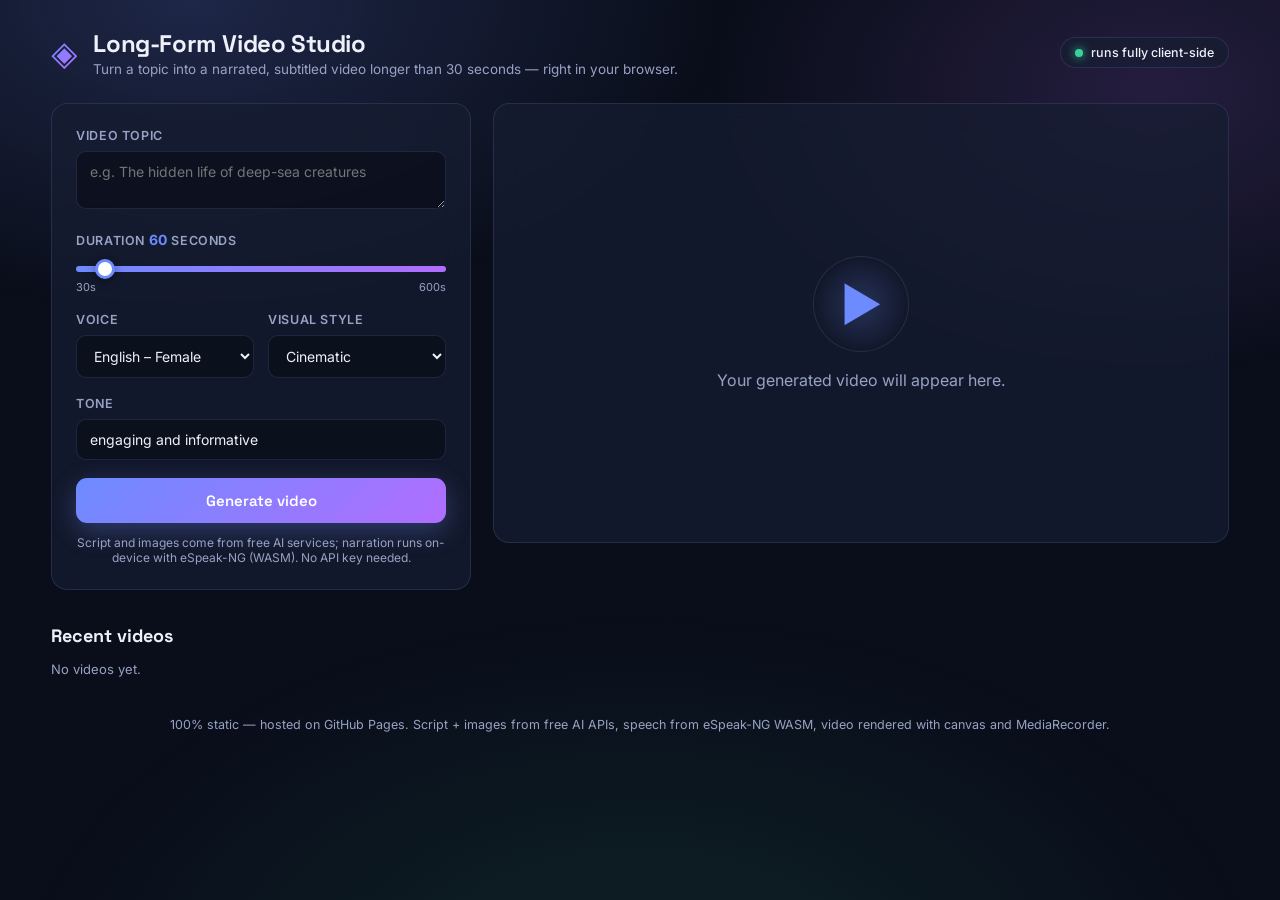
==== docs/index.html @ fb54aa1f "Add static client-side studio UI for GitHub Pages Add a Recent videos section that mirrors the serve" ====
<!DOCTYPE html>
<html lang="en">
<head>
  <meta charset="UTF-8" />
  <meta name="viewport" content="width=device-width, initial-scale=1.0" />
  <title>Long-Form Video Studio</title>
  <link rel="preconnect" href="https://fonts.googleapis.com" />
  <link rel="preconnect" href="https://fonts.gstatic.com" crossorigin />
  <link href="https://fonts.googleapis.com/css2?family=Space+Grotesk:wght@400;500;600;700&family=Inter:wght@400;500;600&display=swap" rel="stylesheet" />
  <link rel="stylesheet" href="style.css" />
</head>
<body>
  <div class="aurora"></div>

  <header class="topbar">
    <div class="brand">
      <span class="brand-mark">◈</span>
      <div>
        <h1>Long-Form Video Studio</h1>
        <p>Turn a topic into a narrated, subtitled video longer than 30 seconds — right in your browser.</p>
      </div>
    </div>
    <div class="status-chip ok" id="engine-badge">
      <span class="dot"></span> runs fully client-side
    </div>
  </header>

  <main class="layout">
    <section class="panel form-panel">
      <form id="gen-form">
        <label class="field">
          <span>Video topic</span>
          <textarea id="topic" rows="2" placeholder="e.g. The hidden life of deep-sea creatures" required></textarea>
        </label>

        <label class="field">
          <span>Duration <b id="dur-value">60</b> seconds</span>
          <input type="range" id="duration" min="30" max="600" step="5" value="60" />
          <div class="range-scale"><span>30s</span><span>600s</span></div>
        </label>

        <div class="grid-2">
          <label class="field">
            <span>Voice</span>
            <select id="voice"></select>
          </label>
          <label class="field">
            <span>Visual style</span>
            <select id="style">
              <option value="cinematic">Cinematic</option>
              <option value="photorealistic">Photorealistic</option>
              <option value="anime">Anime</option>
              <option value="3d render">3D render</option>
              <option value="watercolor">Watercolor</option>
              <option value="documentary">Documentary</option>
            </select>
          </label>
        </div>

        <label class="field">
          <span>Tone</span>
          <input type="text" id="tone" value="engaging and informative" />
        </label>

        <button type="submit" id="submit-btn" class="primary">
          <span class="btn-label">Generate video</span>
        </button>
        <p class="hint">Script and images come from free AI services; narration runs on-device with eSpeak-NG (WASM). No API key needed.</p>
      </form>
    </section>

    <section class="panel result-panel">
      <div id="placeholder" class="placeholder">
        <div class="placeholder-art">▶</div>
        <p>Your generated video will appear here.</p>
      </div>

      <div id="progress-box" class="progress-box hidden">
        <div class="spinner"></div>
        <h3 id="stage">Starting...</h3>
        <div class="bar"><div id="bar-fill"></div></div>
        <p id="pct">0%</p>
      </div>

      <div id="error-box" class="error-box hidden">
        <h3>Something went wrong</h3>
        <p id="error-text"></p>
      </div>

      <div id="video-box" class="video-box hidden">
        <h3 id="video-title"></h3>
        <video id="video" controls playsinline></video>
        <div class="video-meta" id="video-meta"></div>
        <div class="actions">
          <a id="download-btn" class="primary" download>Download video</a>
          <button id="again-btn" class="ghost" type="button">New video</button>
        </div>
      </div>
    </section>
  </main>

  <section class="history">
    <h2>Recent videos</h2>
    <div id="history-list" class="history-list"></div>
  </section>

  <footer class="footer">
    <p>100% static — hosted on GitHub Pages. Script + images from free AI APIs, speech from eSpeak-NG WASM, video rendered with canvas and MediaRecorder.</p>
  </footer>

  <script type="module" src="studio.js"></script>
</body>
</html>
---- docs/style.css ----
:root {
  --bg: #0a0e1a;
  --panel: rgba(23, 30, 51, 0.72);
  --panel-solid: #161d31;
  --border: rgba(120, 140, 200, 0.18);
  --text: #eef1fa;
  --muted: #97a2c4;
  --accent: #6d8bff;
  --accent-2: #b06dff;
  --ok: #37d399;
  --bad: #ff6b6b;
  --radius: 16px;
  --font-head: 'Space Grotesk', system-ui, sans-serif;
  --font-body: 'Inter', system-ui, sans-serif;
}

* { box-sizing: border-box; margin: 0; padding: 0; }

body {
  font-family: var(--font-body);
  background: var(--bg);
  color: var(--text);
  min-height: 100vh;
  padding: 28px clamp(16px, 4vw, 56px) 60px;
  position: relative;
  overflow-x: hidden;
}

.aurora {
  position: fixed;
  inset: 0;
  z-index: -1;
  background:
    radial-gradient(60% 50% at 15% 0%, rgba(109, 139, 255, 0.20), transparent 70%),
    radial-gradient(50% 45% at 90% 10%, rgba(176, 109, 255, 0.16), transparent 70%),
    radial-gradient(70% 60% at 50% 110%, rgba(55, 211, 153, 0.10), transparent 70%);
}

.topbar {
  display: flex;
  justify-content: space-between;
  align-items: center;
  gap: 20px;
  flex-wrap: wrap;
  margin-bottom: 26px;
}

.brand { display: flex; align-items: center; gap: 16px; }
.brand-mark {
  font-size: 34px;
  background: linear-gradient(135deg, var(--accent), var(--accent-2));
  -webkit-background-clip: text;
  background-clip: text;
  color: transparent;
}
.brand h1 { font-family: var(--font-head); font-size: 24px; letter-spacing: -0.4px; }
.brand p { color: var(--muted); font-size: 13.5px; margin-top: 2px; }

.status-chip {
  display: inline-flex; align-items: center; gap: 8px;
  padding: 7px 14px; border-radius: 999px;
  font-size: 12.5px; font-weight: 500;
  border: 1px solid var(--border); background: var(--panel);
}
.status-chip .dot { width: 8px; height: 8px; border-radius: 50%; }
.status-chip.ok .dot { background: var(--ok); box-shadow: 0 0 10px var(--ok); }
.status-chip.bad .dot { background: var(--bad); box-shadow: 0 0 10px var(--bad); }

.layout {
  display: grid;
  grid-template-columns: minmax(320px, 420px) 1fr;
  gap: 22px;
  align-items: start;
}

.panel {
  background: var(--panel);
  backdrop-filter: blur(14px);
  border: 1px solid var(--border);
  border-radius: var(--radius);
  padding: 24px;
}

.field { display: block; margin-bottom: 18px; }
.field > span {
  display: block; font-size: 12.5px; font-weight: 600;
  text-transform: uppercase; letter-spacing: 0.6px;
  color: var(--muted); margin-bottom: 8px;
}
.field > span b { color: var(--accent); font-size: 14px; }

textarea, input[type="text"], select {
  width: 100%;
  background: rgba(10, 14, 26, 0.75);
  border: 1px solid var(--border);
  border-radius: 10px;
  color: var(--text);
  font-family: inherit;
  font-size: 14px;
  padding: 11px 13px;
  outline: none;
  transition: border-color 0.15s, box-shadow 0.15s;
}
textarea { resize: vertical; }
textarea:focus, input[type="text"]:focus, select:focus {
  border-color: var(--accent);
  box-shadow: 0 0 0 3px rgba(109, 139, 255, 0.18);
}

input[type="range"] {
  width: 100%; height: 6px; border-radius: 999px; -webkit-appearance: none;
  background: linear-gradient(90deg, var(--accent), var(--accent-2));
  margin-top: 6px;
}
input[type="range"]::-webkit-slider-thumb {
  -webkit-appearance: none; width: 20px; height: 20px; border-radius: 50%;
  background: #fff; border: 3px solid var(--accent); cursor: pointer;
  box-shadow: 0 2px 10px rgba(0,0,0,0.4);
}
.range-scale { display: flex; justify-content: space-between; font-size: 11px; color: var(--muted); margin-top: 4px; }

.grid-2 { display: grid; grid-template-columns: 1fr 1fr; gap: 14px; }

button.primary, a.primary {
  display: inline-flex; align-items: center; justify-content: center;
  width: 100%; padding: 13px 18px; border: none; border-radius: 11px;
  font-family: var(--font-head); font-size: 15px; font-weight: 600;
  color: #fff; cursor: pointer; text-decoration: none;
  background: linear-gradient(135deg, var(--accent), var(--accent-2));
  transition: transform 0.12s, box-shadow 0.15s, opacity 0.15s;
  box-shadow: 0 8px 26px rgba(109, 139, 255, 0.30);
}
button.primary:hover, a.primary:hover { transform: translateY(-1px); box-shadow: 0 12px 32px rgba(109, 139, 255, 0.42); }
button.primary:disabled { opacity: 0.55; cursor: not-allowed; transform: none; box-shadow: none; }

button.ghost {
  padding: 13px 18px; border-radius: 11px; cursor: pointer;
  background: transparent; color: var(--text); font-family: var(--font-head);
  font-size: 15px; font-weight: 600; border: 1px solid var(--border);
}
button.ghost:hover { border-color: var(--accent); }

.hint { font-size: 12px; color: var(--muted); margin-top: 12px; text-align: center; }

.result-panel { min-height: 440px; display: flex; flex-direction: column; justify-content: center; }
.hidden { display: none !important; }

.placeholder { text-align: center; color: var(--muted); }
.placeholder-art {
  font-size: 46px; width: 96px; height: 96px; margin: 0 auto 18px;
  display: grid; place-items: center; border-radius: 50%;
  background: radial-gradient(circle, rgba(109,139,255,0.22), transparent 70%);
  border: 1px solid var(--border); color: var(--accent);
}

.progress-box { text-align: center; }
.spinner {
  width: 54px; height: 54px; margin: 0 auto 22px; border-radius: 50%;
  border: 3px solid rgba(109,139,255,0.18); border-top-color: var(--accent);
  animation: spin 0.9s linear infinite;
}
@keyframes spin { to { transform: rotate(360deg); } }
.progress-box h3 { font-family: var(--font-head); font-size: 17px; margin-bottom: 18px; }
.bar { height: 8px; border-radius: 999px; background: rgba(255,255,255,0.08); overflow: hidden; }
#bar-fill { height: 100%; width: 0%; border-radius: 999px; background: linear-gradient(90deg, var(--accent), var(--accent-2)); transition: width 0.4s ease; }
#pct { margin-top: 10px; color: var(--muted); font-size: 13px; }

.error-box { text-align: center; color: var(--bad); }
.error-box h3 { font-family: var(--font-head); margin-bottom: 10px; }

.video-box video { width: 100%; border-radius: 12px; background: #000; margin: 14px 0; }
.video-box h3 { font-family: var(--font-head); font-size: 19px; }
.video-meta { color: var(--muted); font-size: 13px; margin-bottom: 16px; }
.actions { display: grid; grid-template-columns: 1fr 1fr; gap: 12px; }

.history { margin-top: 34px; }
.history h2 { font-family: var(--font-head); font-size: 18px; margin-bottom: 14px; }
.history-list { display: grid; grid-template-columns: repeat(auto-fill, minmax(240px, 1fr)); gap: 14px; }
.history-card {
  background: var(--panel); border: 1px solid var(--border); border-radius: 12px;
  padding: 16px; cursor: pointer; transition: border-color 0.15s, transform 0.12s;
}
.history-card:hover { border-color: var(--accent); transform: translateY(-2px); }
.history-card h4 { font-family: var(--font-head); font-size: 14.5px; margin-bottom: 6px; }
.history-card p { font-size: 12px; color: var(--muted); }
.badge { display: inline-block; margin-top: 8px; font-size: 11px; padding: 3px 9px; border-radius: 999px; }
.badge.done { background: rgba(55,211,153,0.16); color: var(--ok); }
.badge.running { background: rgba(109,139,255,0.16); color: var(--accent); }
.badge.error { background: rgba(255,107,107,0.16); color: var(--bad); }

.footer { margin-top: 40px; text-align: center; color: var(--muted); font-size: 12.5px; }

@media (max-width: 900px) {
  .layout { grid-template-columns: 1fr; }
  .grid-2 { grid-template-columns: 1fr; }
  .actions { grid-template-columns: 1fr; }
}

.debug {
  margin-top: 16px;
  max-height: 160px;
  overflow: auto;
  text-align: left;
  font-family: ui-monospace, SFMono-Regular, Menlo, monospace;
  font-size: 11.5px;
  line-height: 1.55;
  color: var(--muted);
  background: rgba(10, 14, 26, 0.6);
  border: 1px solid var(--border);
  border-radius: 10px;
  padding: 10px 12px;
  white-space: pre-wrap;
}
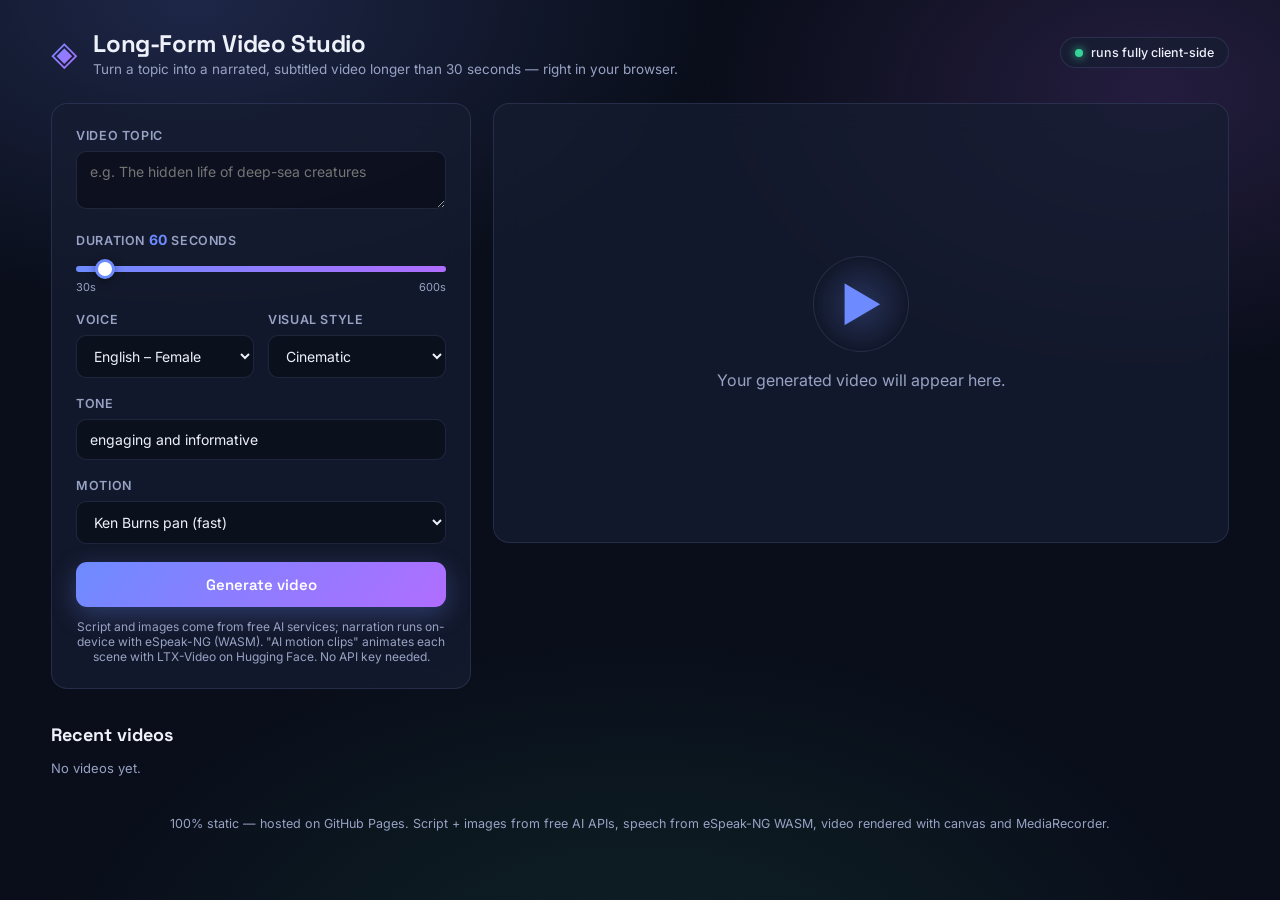
==== commit b824e1aa: "Add real AI motion-clip generation (LTX-Video) to both UIs - generator/aivideo.py: drive Lightricks/" ====
--- a/docs/index.html
+++ b/docs/index.html
@@ -62,10 +62,23 @@
           <input type="text" id="tone" value="engaging and informative" />
         </label>
 
+        <label class="field">
+          <span>Motion</span>
+          <select id="motion">
+            <option value="kenburns" selected>Ken Burns pan (fast)</option>
+            <option value="ai">AI motion clips (LTX-Video)</option>
+          </select>
+        </label>
+
+        <label class="field" id="hf-token-field" style="display:none">
+          <span>Hugging Face token (optional — raises free AI-video quota)</span>
+          <input type="password" id="hf-token" placeholder="hf_..." autocomplete="off" />
+        </label>
+
         <button type="submit" id="submit-btn" class="primary">
           <span class="btn-label">Generate video</span>
         </button>
-        <p class="hint">Script and images come from free AI services; narration runs on-device with eSpeak-NG (WASM). No API key needed.</p>
+        <p class="hint">Script and images come from free AI services; narration runs on-device with eSpeak-NG (WASM). "AI motion clips" animates each scene with LTX-Video on Hugging Face. No API key needed.</p>
       </form>
     </section>
 
